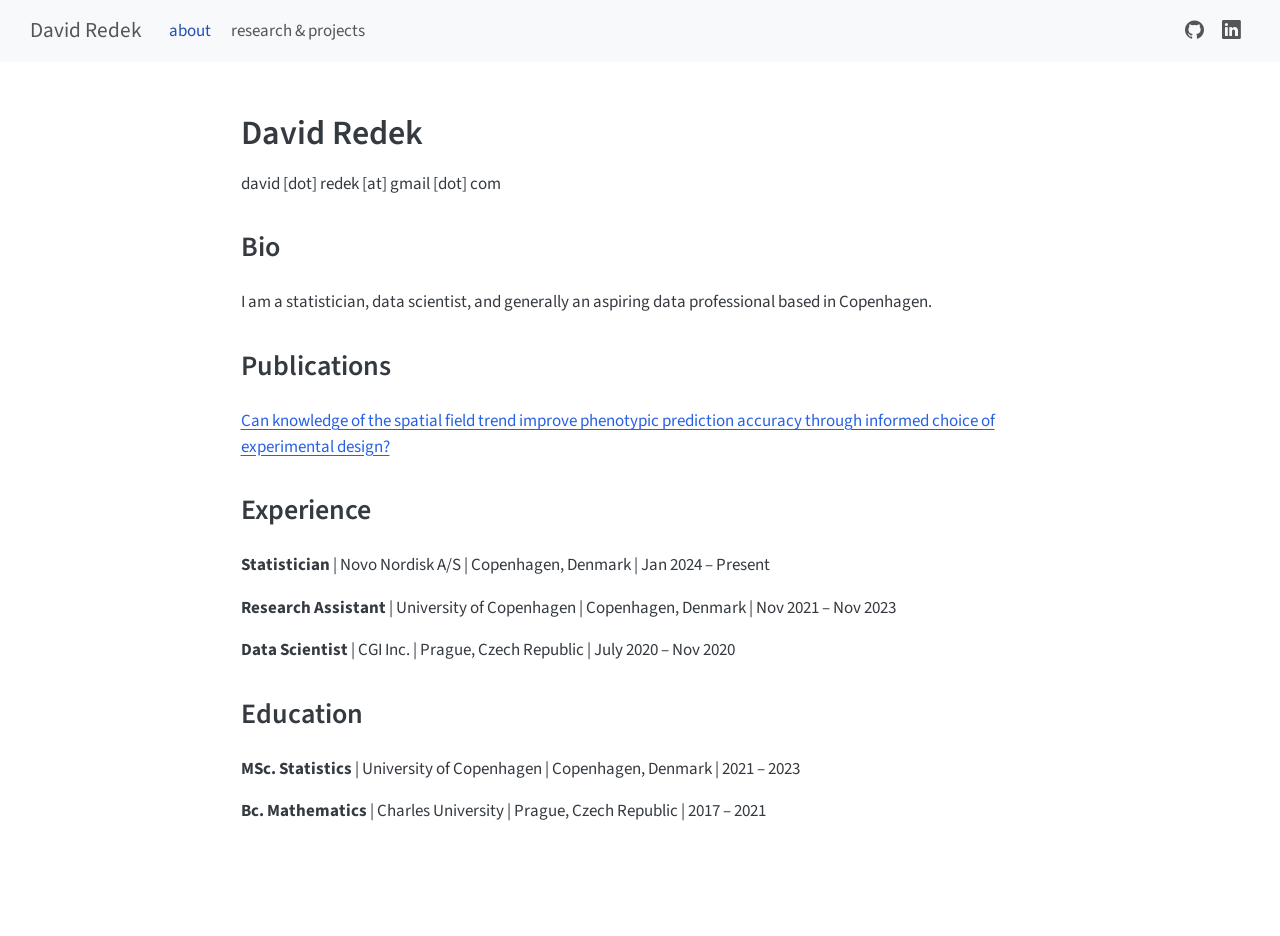
==== docs/index.html @ 4463342f "update link and render" ====
<!DOCTYPE html>
<html xmlns="http://www.w3.org/1999/xhtml" lang="en" xml:lang="en"><head>

<meta charset="utf-8">
<meta name="generator" content="quarto-1.8.27">

<meta name="viewport" content="width=device-width, initial-scale=1.0, user-scalable=yes">


<title>David Redek</title>
<style>
code{white-space: pre-wrap;}
span.smallcaps{font-variant: small-caps;}
div.columns{display: flex; gap: min(4vw, 1.5em);}
div.column{flex: auto; overflow-x: auto;}
div.hanging-indent{margin-left: 1.5em; text-indent: -1.5em;}
ul.task-list{list-style: none;}
ul.task-list li input[type="checkbox"] {
  width: 0.8em;
  margin: 0 0.8em 0.2em -1em; /* quarto-specific, see https://github.com/quarto-dev/quarto-cli/issues/4556 */ 
  vertical-align: middle;
}
</style>


<script src="site_libs/quarto-nav/quarto-nav.js"></script>
<script src="site_libs/quarto-nav/headroom.min.js"></script>
<script src="site_libs/clipboard/clipboard.min.js"></script>
<script src="site_libs/quarto-html/quarto.js" type="module"></script>
<script src="site_libs/quarto-html/tabsets/tabsets.js" type="module"></script>
<script src="site_libs/quarto-html/axe/axe-check.js" type="module"></script>
<script src="site_libs/quarto-html/popper.min.js"></script>
<script src="site_libs/quarto-html/tippy.umd.min.js"></script>
<link href="site_libs/quarto-html/tippy.css" rel="stylesheet">
<link href="site_libs/quarto-html/quarto-syntax-highlighting-ed96de9b727972fe78a7b5d16c58bf87.css" rel="stylesheet" id="quarto-text-highlighting-styles">
<script src="site_libs/bootstrap/bootstrap.min.js"></script>
<link href="site_libs/bootstrap/bootstrap-icons.css" rel="stylesheet">
<link href="site_libs/bootstrap/bootstrap-e31584831b205ffbb2d98406f31c2a5b.min.css" rel="stylesheet" append-hash="true" id="quarto-bootstrap" data-mode="light">
<script id="quarto-search-options" type="application/json">{
  "language": {
    "search-no-results-text": "No results",
    "search-matching-documents-text": "matching documents",
    "search-copy-link-title": "Copy link to search",
    "search-hide-matches-text": "Hide additional matches",
    "search-more-match-text": "more match in this document",
    "search-more-matches-text": "more matches in this document",
    "search-clear-button-title": "Clear",
    "search-text-placeholder": "",
    "search-detached-cancel-button-title": "Cancel",
    "search-submit-button-title": "Submit",
    "search-label": "Search"
  }
}</script>


<link rel="stylesheet" href="styles.css">
</head>

<body class="nav-fixed fullcontent quarto-light">

<div id="quarto-search-results"></div>
  <header id="quarto-header" class="headroom fixed-top">
    <nav class="navbar navbar-expand-lg " data-bs-theme="dark">
      <div class="navbar-container container-fluid">
      <div class="navbar-brand-container mx-auto">
    <a class="navbar-brand" href="./index.html">
    <span class="navbar-title">David Redek</span>
    </a>
  </div>
          <button class="navbar-toggler" type="button" data-bs-toggle="collapse" data-bs-target="#navbarCollapse" aria-controls="navbarCollapse" role="menu" aria-expanded="false" aria-label="Toggle navigation" onclick="if (window.quartoToggleHeadroom) { window.quartoToggleHeadroom(); }">
  <span class="navbar-toggler-icon"></span>
</button>
          <div class="collapse navbar-collapse" id="navbarCollapse">
            <ul class="navbar-nav navbar-nav-scroll me-auto">
  <li class="nav-item">
    <a class="nav-link active" href="./index.html" aria-current="page"> 
<span class="menu-text">about</span></a>
  </li>  
  <li class="nav-item">
    <a class="nav-link" href="./projects.html"> 
<span class="menu-text">research &amp; projects</span></a>
  </li>  
</ul>
            <ul class="navbar-nav navbar-nav-scroll ms-auto">
  <li class="nav-item compact">
    <a class="nav-link" href="https://github.com/davidredek"> <i class="bi bi-github" role="img">
</i> 
<span class="menu-text"></span></a>
  </li>  
  <li class="nav-item compact">
    <a class="nav-link" href="https://www.linkedin.com/in/david-redek/"> <i class="bi bi-linkedin" role="img">
</i> 
<span class="menu-text"></span></a>
  </li>  
</ul>
          </div> <!-- /navcollapse -->
            <div class="quarto-navbar-tools">
</div>
      </div> <!-- /container-fluid -->
    </nav>
</header>
<!-- content -->
<div id="quarto-content" class="quarto-container page-columns page-rows-contents page-layout-article page-navbar">
<!-- sidebar -->
<!-- margin-sidebar -->
    
<!-- main -->
<div class="quarto-about-solana column-body">
  <div class="about-entity">
    <div class="entity-contents">
      <header id="title-block-header" class="quarto-title-block default">
<div class="quarto-title">
<h1 class="title">David Redek</h1>
</div>
<div class="quarto-title-meta">
  </div>
</header> 
      <div class="about-contents"><main class="content" id="quarto-document-content">
<p>david [dot] redek [at] gmail [dot] com</p>
<section id="bio" class="level2">
<h2 data-anchor-id="bio">Bio</h2>
<p>I am a statistician, data scientist, and generally an aspiring data professional based in Copenhagen.</p>
</section>
<section id="publications" class="level2">
<h2 data-anchor-id="publications">Publications</h2>
<p><a href="https://link.springer.com/article/10.1007/s10681-025-03608-2">Can knowledge of the spatial field trend improve phenotypic prediction accuracy through informed choice of experimental design?</a></p>
</section>
<section id="experience" class="level2">
<h2 data-anchor-id="experience">Experience</h2>
<p><strong>Statistician</strong> | Novo Nordisk A/S | Copenhagen, Denmark | Jan 2024 – Present</p>
<p><strong>Research Assistant</strong> | University of Copenhagen | Copenhagen, Denmark | Nov 2021 – Nov 2023</p>
<p><strong>Data Scientist</strong> | CGI Inc.&nbsp;| Prague, Czech Republic | July 2020 – Nov 2020</p>
</section>
<section id="education" class="level2">
<h2 data-anchor-id="education">Education</h2>
<p><strong>MSc. Statistics</strong> | University of Copenhagen | Copenhagen, Denmark | 2021 – 2023</p>
<p><strong>Bc. Mathematics</strong> | Charles University | Prague, Czech Republic | 2017 – 2021</p>


</section>
</main></div>
    </div>
  </div>
</div>
 <!-- /main -->
<script id="quarto-html-after-body" type="application/javascript">
  window.document.addEventListener("DOMContentLoaded", function (event) {
    const isCodeAnnotation = (el) => {
      for (const clz of el.classList) {
        if (clz.startsWith('code-annotation-')) {                     
          return true;
        }
      }
      return false;
    }
    const onCopySuccess = function(e) {
      // button target
      const button = e.trigger;
      // don't keep focus
      button.blur();
      // flash "checked"
      button.classList.add('code-copy-button-checked');
      var currentTitle = button.getAttribute("title");
      button.setAttribute("title", "Copied!");
      let tooltip;
      if (window.bootstrap) {
        button.setAttribute("data-bs-toggle", "tooltip");
        button.setAttribute("data-bs-placement", "left");
        button.setAttribute("data-bs-title", "Copied!");
        tooltip = new bootstrap.Tooltip(button, 
          { trigger: "manual", 
            customClass: "code-copy-button-tooltip",
            offset: [0, -8]});
        tooltip.show();    
      }
      setTimeout(function() {
        if (tooltip) {
          tooltip.hide();
          button.removeAttribute("data-bs-title");
          button.removeAttribute("data-bs-toggle");
          button.removeAttribute("data-bs-placement");
        }
        button.setAttribute("title", currentTitle);
        button.classList.remove('code-copy-button-checked');
      }, 1000);
      // clear code selection
      e.clearSelection();
    }
    const getTextToCopy = function(trigger) {
      const outerScaffold = trigger.parentElement.cloneNode(true);
      const codeEl = outerScaffold.querySelector('code');
      for (const childEl of codeEl.children) {
        if (isCodeAnnotation(childEl)) {
          childEl.remove();
        }
      }
      return codeEl.innerText;
    }
    const clipboard = new window.ClipboardJS('.code-copy-button:not([data-in-quarto-modal])', {
      text: getTextToCopy
    });
    clipboard.on('success', onCopySuccess);
    if (window.document.getElementById('quarto-embedded-source-code-modal')) {
      const clipboardModal = new window.ClipboardJS('.code-copy-button[data-in-quarto-modal]', {
        text: getTextToCopy,
        container: window.document.getElementById('quarto-embedded-source-code-modal')
      });
      clipboardModal.on('success', onCopySuccess);
    }
      var localhostRegex = new RegExp(/^(?:http|https):\/\/localhost\:?[0-9]*\//);
      var mailtoRegex = new RegExp(/^mailto:/);
        var filterRegex = new RegExp('/' + window.location.host + '/');
      var isInternal = (href) => {
          return filterRegex.test(href) || localhostRegex.test(href) || mailtoRegex.test(href);
      }
      // Inspect non-navigation links and adorn them if external
     var links = window.document.querySelectorAll('a[href]:not(.nav-link):not(.navbar-brand):not(.toc-action):not(.sidebar-link):not(.sidebar-item-toggle):not(.pagination-link):not(.no-external):not([aria-hidden]):not(.dropdown-item):not(.quarto-navigation-tool):not(.about-link)');
      for (var i=0; i<links.length; i++) {
        const link = links[i];
        if (!isInternal(link.href)) {
          // undo the damage that might have been done by quarto-nav.js in the case of
          // links that we want to consider external
          if (link.dataset.originalHref !== undefined) {
            link.href = link.dataset.originalHref;
          }
        }
      }
    function tippyHover(el, contentFn, onTriggerFn, onUntriggerFn) {
      const config = {
        allowHTML: true,
        maxWidth: 500,
        delay: 100,
        arrow: false,
        appendTo: function(el) {
            return el.parentElement;
        },
        interactive: true,
        interactiveBorder: 10,
        theme: 'quarto',
        placement: 'bottom-start',
      };
      if (contentFn) {
        config.content = contentFn;
      }
      if (onTriggerFn) {
        config.onTrigger = onTriggerFn;
      }
      if (onUntriggerFn) {
        config.onUntrigger = onUntriggerFn;
      }
      window.tippy(el, config); 
    }
    const noterefs = window.document.querySelectorAll('a[role="doc-noteref"]');
    for (var i=0; i<noterefs.length; i++) {
      const ref = noterefs[i];
      tippyHover(ref, function() {
        // use id or data attribute instead here
        let href = ref.getAttribute('data-footnote-href') || ref.getAttribute('href');
        try { href = new URL(href).hash; } catch {}
        const id = href.replace(/^#\/?/, "");
        const note = window.document.getElementById(id);
        if (note) {
          return note.innerHTML;
        } else {
          return "";
        }
      });
    }
    const xrefs = window.document.querySelectorAll('a.quarto-xref');
    const processXRef = (id, note) => {
      // Strip column container classes
      const stripColumnClz = (el) => {
        el.classList.remove("page-full", "page-columns");
        if (el.children) {
          for (const child of el.children) {
            stripColumnClz(child);
          }
        }
      }
      stripColumnClz(note)
      if (id === null || id.startsWith('sec-')) {
        // Special case sections, only their first couple elements
        const container = document.createElement("div");
        if (note.children && note.children.length > 2) {
          container.appendChild(note.children[0].cloneNode(true));
          for (let i = 1; i < note.children.length; i++) {
            const child = note.children[i];
            if (child.tagName === "P" && child.innerText === "") {
              continue;
            } else {
              container.appendChild(child.cloneNode(true));
              break;
            }
          }
          if (window.Quarto?.typesetMath) {
            window.Quarto.typesetMath(container);
          }
          return container.innerHTML
        } else {
          if (window.Quarto?.typesetMath) {
            window.Quarto.typesetMath(note);
          }
          return note.innerHTML;
        }
      } else {
        // Remove any anchor links if they are present
        const anchorLink = note.querySelector('a.anchorjs-link');
        if (anchorLink) {
          anchorLink.remove();
        }
        if (window.Quarto?.typesetMath) {
          window.Quarto.typesetMath(note);
        }
        if (note.classList.contains("callout")) {
          return note.outerHTML;
        } else {
          return note.innerHTML;
        }
      }
    }
    for (var i=0; i<xrefs.length; i++) {
      const xref = xrefs[i];
      tippyHover(xref, undefined, function(instance) {
        instance.disable();
        let url = xref.getAttribute('href');
        let hash = undefined; 
        if (url.startsWith('#')) {
          hash = url;
        } else {
          try { hash = new URL(url).hash; } catch {}
        }
        if (hash) {
          const id = hash.replace(/^#\/?/, "");
          const note = window.document.getElementById(id);
          if (note !== null) {
            try {
              const html = processXRef(id, note.cloneNode(true));
              instance.setContent(html);
            } finally {
              instance.enable();
              instance.show();
            }
          } else {
            // See if we can fetch this
            fetch(url.split('#')[0])
            .then(res => res.text())
            .then(html => {
              const parser = new DOMParser();
              const htmlDoc = parser.parseFromString(html, "text/html");
              const note = htmlDoc.getElementById(id);
              if (note !== null) {
                const html = processXRef(id, note);
                instance.setContent(html);
              } 
            }).finally(() => {
              instance.enable();
              instance.show();
            });
          }
        } else {
          // See if we can fetch a full url (with no hash to target)
          // This is a special case and we should probably do some content thinning / targeting
          fetch(url)
          .then(res => res.text())
          .then(html => {
            const parser = new DOMParser();
            const htmlDoc = parser.parseFromString(html, "text/html");
            const note = htmlDoc.querySelector('main.content');
            if (note !== null) {
              // This should only happen for chapter cross references
              // (since there is no id in the URL)
              // remove the first header
              if (note.children.length > 0 && note.children[0].tagName === "HEADER") {
                note.children[0].remove();
              }
              const html = processXRef(null, note);
              instance.setContent(html);
            } 
          }).finally(() => {
            instance.enable();
            instance.show();
          });
        }
      }, function(instance) {
      });
    }
        let selectedAnnoteEl;
        const selectorForAnnotation = ( cell, annotation) => {
          let cellAttr = 'data-code-cell="' + cell + '"';
          let lineAttr = 'data-code-annotation="' +  annotation + '"';
          const selector = 'span[' + cellAttr + '][' + lineAttr + ']';
          return selector;
        }
        const selectCodeLines = (annoteEl) => {
          const doc = window.document;
          const targetCell = annoteEl.getAttribute("data-target-cell");
          const targetAnnotation = annoteEl.getAttribute("data-target-annotation");
          const annoteSpan = window.document.querySelector(selectorForAnnotation(targetCell, targetAnnotation));
          const lines = annoteSpan.getAttribute("data-code-lines").split(",");
          const lineIds = lines.map((line) => {
            return targetCell + "-" + line;
          })
          let top = null;
          let height = null;
          let parent = null;
          if (lineIds.length > 0) {
              //compute the position of the single el (top and bottom and make a div)
              const el = window.document.getElementById(lineIds[0]);
              top = el.offsetTop;
              height = el.offsetHeight;
              parent = el.parentElement.parentElement;
            if (lineIds.length > 1) {
              const lastEl = window.document.getElementById(lineIds[lineIds.length - 1]);
              const bottom = lastEl.offsetTop + lastEl.offsetHeight;
              height = bottom - top;
            }
            if (top !== null && height !== null && parent !== null) {
              // cook up a div (if necessary) and position it 
              let div = window.document.getElementById("code-annotation-line-highlight");
              if (div === null) {
                div = window.document.createElement("div");
                div.setAttribute("id", "code-annotation-line-highlight");
                div.style.position = 'absolute';
                parent.appendChild(div);
              }
              div.style.top = top - 2 + "px";
              div.style.height = height + 4 + "px";
              div.style.left = 0;
              let gutterDiv = window.document.getElementById("code-annotation-line-highlight-gutter");
              if (gutterDiv === null) {
                gutterDiv = window.document.createElement("div");
                gutterDiv.setAttribute("id", "code-annotation-line-highlight-gutter");
                gutterDiv.style.position = 'absolute';
                const codeCell = window.document.getElementById(targetCell);
                const gutter = codeCell.querySelector('.code-annotation-gutter');
                gutter.appendChild(gutterDiv);
              }
              gutterDiv.style.top = top - 2 + "px";
              gutterDiv.style.height = height + 4 + "px";
            }
            selectedAnnoteEl = annoteEl;
          }
        };
        const unselectCodeLines = () => {
          const elementsIds = ["code-annotation-line-highlight", "code-annotation-line-highlight-gutter"];
          elementsIds.forEach((elId) => {
            const div = window.document.getElementById(elId);
            if (div) {
              div.remove();
            }
          });
          selectedAnnoteEl = undefined;
        };
          // Handle positioning of the toggle
      window.addEventListener(
        "resize",
        throttle(() => {
          elRect = undefined;
          if (selectedAnnoteEl) {
            selectCodeLines(selectedAnnoteEl);
          }
        }, 10)
      );
      function throttle(fn, ms) {
      let throttle = false;
      let timer;
        return (...args) => {
          if(!throttle) { // first call gets through
              fn.apply(this, args);
              throttle = true;
          } else { // all the others get throttled
              if(timer) clearTimeout(timer); // cancel #2
              timer = setTimeout(() => {
                fn.apply(this, args);
                timer = throttle = false;
              }, ms);
          }
        };
      }
        // Attach click handler to the DT
        const annoteDls = window.document.querySelectorAll('dt[data-target-cell]');
        for (const annoteDlNode of annoteDls) {
          annoteDlNode.addEventListener('click', (event) => {
            const clickedEl = event.target;
            if (clickedEl !== selectedAnnoteEl) {
              unselectCodeLines();
              const activeEl = window.document.querySelector('dt[data-target-cell].code-annotation-active');
              if (activeEl) {
                activeEl.classList.remove('code-annotation-active');
              }
              selectCodeLines(clickedEl);
              clickedEl.classList.add('code-annotation-active');
            } else {
              // Unselect the line
              unselectCodeLines();
              clickedEl.classList.remove('code-annotation-active');
            }
          });
        }
    const findCites = (el) => {
      const parentEl = el.parentElement;
      if (parentEl) {
        const cites = parentEl.dataset.cites;
        if (cites) {
          return {
            el,
            cites: cites.split(' ')
          };
        } else {
          return findCites(el.parentElement)
        }
      } else {
        return undefined;
      }
    };
    var bibliorefs = window.document.querySelectorAll('a[role="doc-biblioref"]');
    for (var i=0; i<bibliorefs.length; i++) {
      const ref = bibliorefs[i];
      const citeInfo = findCites(ref);
      if (citeInfo) {
        tippyHover(citeInfo.el, function() {
          var popup = window.document.createElement('div');
          citeInfo.cites.forEach(function(cite) {
            var citeDiv = window.document.createElement('div');
            citeDiv.classList.add('hanging-indent');
            citeDiv.classList.add('csl-entry');
            var biblioDiv = window.document.getElementById('ref-' + cite);
            if (biblioDiv) {
              citeDiv.innerHTML = biblioDiv.innerHTML;
            }
            popup.appendChild(citeDiv);
          });
          return popup.innerHTML;
        });
      }
    }
  });
  </script>
</div> <!-- /content -->




</body></html>
---- docs/site_libs/quarto-html/quarto-syntax-highlighting-ed96de9b727972fe78a7b5d16c58bf87.css ----
/* quarto syntax highlight colors */
:root {
  --quarto-hl-ot-color: #003B4F;
  --quarto-hl-at-color: #657422;
  --quarto-hl-ss-color: #20794D;
  --quarto-hl-an-color: #5E5E5E;
  --quarto-hl-fu-color: #4758AB;
  --quarto-hl-st-color: #20794D;
  --quarto-hl-cf-color: #003B4F;
  --quarto-hl-op-color: #5E5E5E;
  --quarto-hl-er-color: #AD0000;
  --quarto-hl-bn-color: #AD0000;
  --quarto-hl-al-color: #AD0000;
  --quarto-hl-va-color: #111111;
  --quarto-hl-bu-color: inherit;
  --quarto-hl-ex-color: inherit;
  --quarto-hl-pp-color: #AD0000;
  --quarto-hl-in-color: #5E5E5E;
  --quarto-hl-vs-color: #20794D;
  --quarto-hl-wa-color: #5E5E5E;
  --quarto-hl-do-color: #5E5E5E;
  --quarto-hl-im-color: #00769E;
  --quarto-hl-ch-color: #20794D;
  --quarto-hl-dt-color: #AD0000;
  --quarto-hl-fl-color: #AD0000;
  --quarto-hl-co-color: #5E5E5E;
  --quarto-hl-cv-color: #5E5E5E;
  --quarto-hl-cn-color: #8f5902;
  --quarto-hl-sc-color: #5E5E5E;
  --quarto-hl-dv-color: #AD0000;
  --quarto-hl-kw-color: #003B4F;
}

/* other quarto variables */
:root {
  --quarto-font-monospace: SFMono-Regular, Menlo, Monaco, Consolas, "Liberation Mono", "Courier New", monospace;
}

/* syntax highlight based on Pandoc's rules */
pre > code.sourceCode > span {
  color: #003B4F;
}

code.sourceCode > span {
  color: #003B4F;
}

div.sourceCode,
div.sourceCode pre.sourceCode {
  color: #003B4F;
}

/* Normal */
code span {
  color: #003B4F;
}

/* Alert */
code span.al {
  color: #AD0000;
  font-style: inherit;
}

/* Annotation */
code span.an {
  color: #5E5E5E;
  font-style: inherit;
}

/* Attribute */
code span.at {
  color: #657422;
  font-style: inherit;
}

/* BaseN */
code span.bn {
  color: #AD0000;
  font-style: inherit;
}

/* BuiltIn */
code span.bu {
  font-style: inherit;
}

/* ControlFlow */
code span.cf {
  color: #003B4F;
  font-weight: bold;
  font-style: inherit;
}

/* Char */
code span.ch {
  color: #20794D;
  font-style: inherit;
}

/* Constant */
code span.cn {
  color: #8f5902;
  font-style: inherit;
}

/* Comment */
code span.co {
  color: #5E5E5E;
  font-style: inherit;
}

/* CommentVar */
code span.cv {
  color: #5E5E5E;
  font-style: italic;
}

/* Documentation */
code span.do {
  color: #5E5E5E;
  font-style: italic;
}

/* DataType */
code span.dt {
  color: #AD0000;
  font-style: inherit;
}

/* DecVal */
code span.dv {
  color: #AD0000;
  font-style: inherit;
}

/* Error */
code span.er {
  color: #AD0000;
  font-style: inherit;
}

/* Extension */
code span.ex {
  font-style: inherit;
}

/* Float */
code span.fl {
  color: #AD0000;
  font-style: inherit;
}

/* Function */
code span.fu {
  color: #4758AB;
  font-style: inherit;
}

/* Import */
code span.im {
  color: #00769E;
  font-style: inherit;
}

/* Information */
code span.in {
  color: #5E5E5E;
  font-style: inherit;
}

/* Keyword */
code span.kw {
  color: #003B4F;
  font-weight: bold;
  font-style: inherit;
}

/* Operator */
code span.op {
  color: #5E5E5E;
  font-style: inherit;
}

/* Other */
code span.ot {
  color: #003B4F;
  font-style: inherit;
}

/* Preprocessor */
code span.pp {
  color: #AD0000;
  font-style: inherit;
}

/* SpecialChar */
code span.sc {
  color: #5E5E5E;
  font-style: inherit;
}

/* SpecialString */
code span.ss {
  color: #20794D;
  font-style: inherit;
}

/* String */
code span.st {
  color: #20794D;
  font-style: inherit;
}

/* Variable */
code span.va {
  color: #111111;
  font-style: inherit;
}

/* VerbatimString */
code span.vs {
  color: #20794D;
  font-style: inherit;
}

/* Warning */
code span.wa {
  color: #5E5E5E;
  font-style: italic;
}

.prevent-inlining {
  content: "</";
}

/*# sourceMappingURL=0920dd6d7437995b8cdf7429764427b1.css.map */
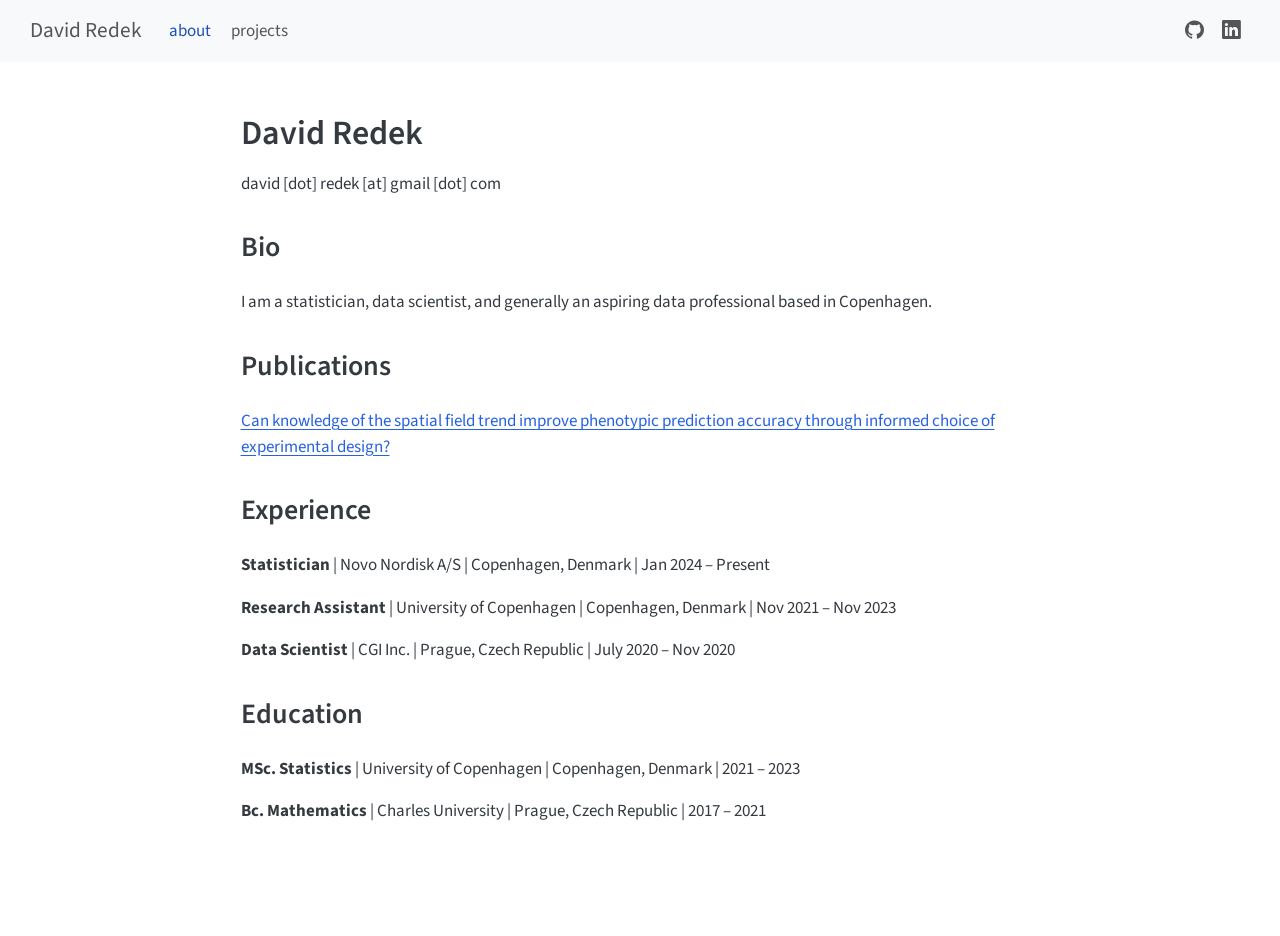
==== commit c75c4593: "make drafts and edit front page" ====
--- a/docs/index.html
+++ b/docs/index.html
@@ -78,7 +78,7 @@
   </li>  
   <li class="nav-item">
     <a class="nav-link" href="./projects.html"> 
-<span class="menu-text">research &amp; projects</span></a>
+<span class="menu-text">projects</span></a>
   </li>  
 </ul>
             <ul class="navbar-nav navbar-nav-scroll ms-auto">
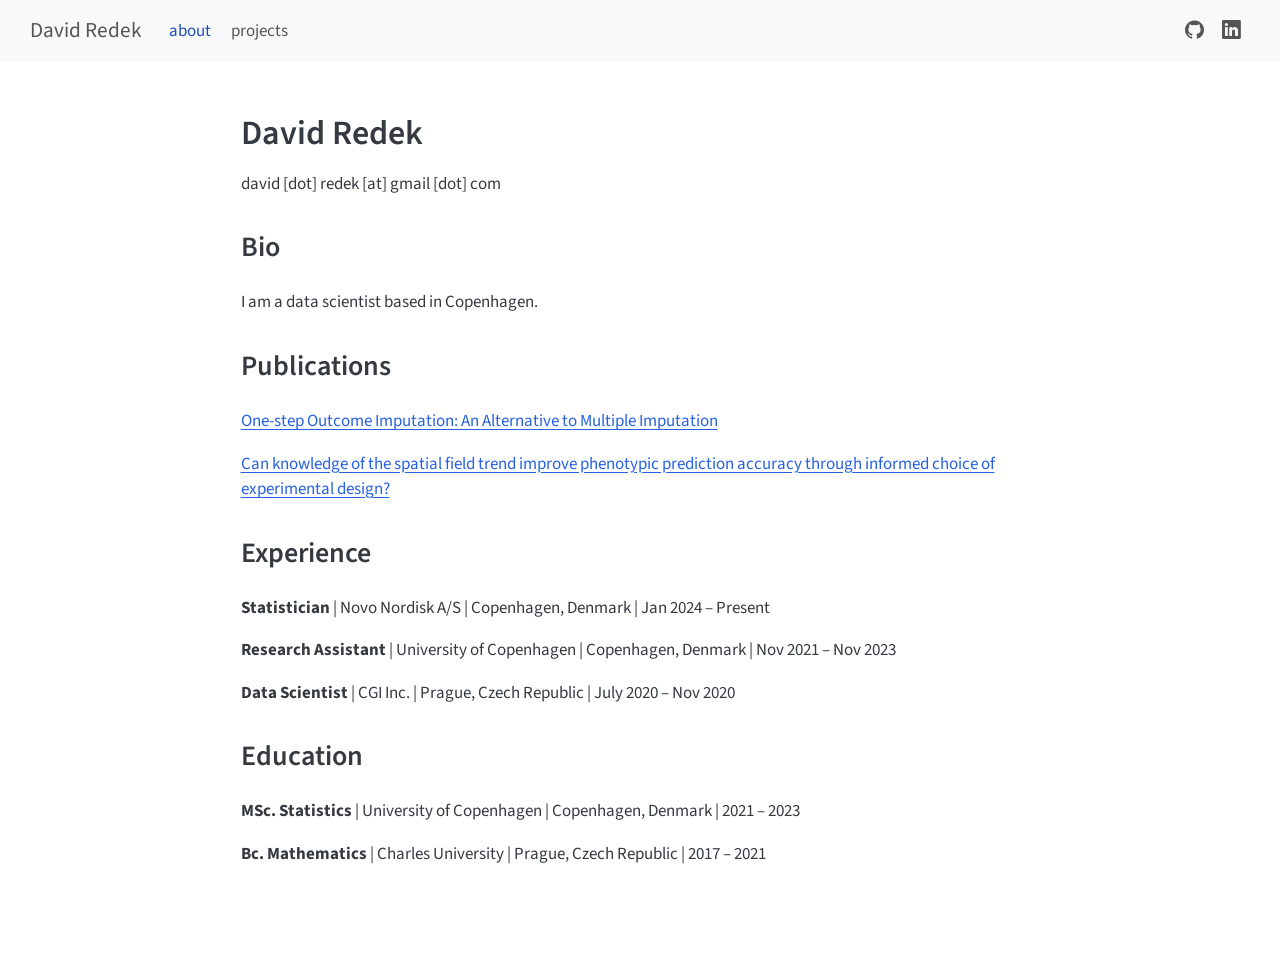
==== commit 6e72caee: "update front page with new publication" ====
--- a/docs/index.html
+++ b/docs/index.html
@@ -119,10 +119,11 @@
 <p>david [dot] redek [at] gmail [dot] com</p>
 <section id="bio" class="level2">
 <h2 data-anchor-id="bio">Bio</h2>
-<p>I am a statistician, data scientist, and generally an aspiring data professional based in Copenhagen.</p>
+<p>I am a data scientist based in Copenhagen.</p>
 </section>
 <section id="publications" class="level2">
 <h2 data-anchor-id="publications">Publications</h2>
+<p><a href="https://arxiv.org/abs/2606.07174">One-step Outcome Imputation: An Alternative to Multiple Imputation</a></p>
 <p><a href="https://link.springer.com/article/10.1007/s10681-025-03608-2">Can knowledge of the spatial field trend improve phenotypic prediction accuracy through informed choice of experimental design?</a></p>
 </section>
 <section id="experience" class="level2">
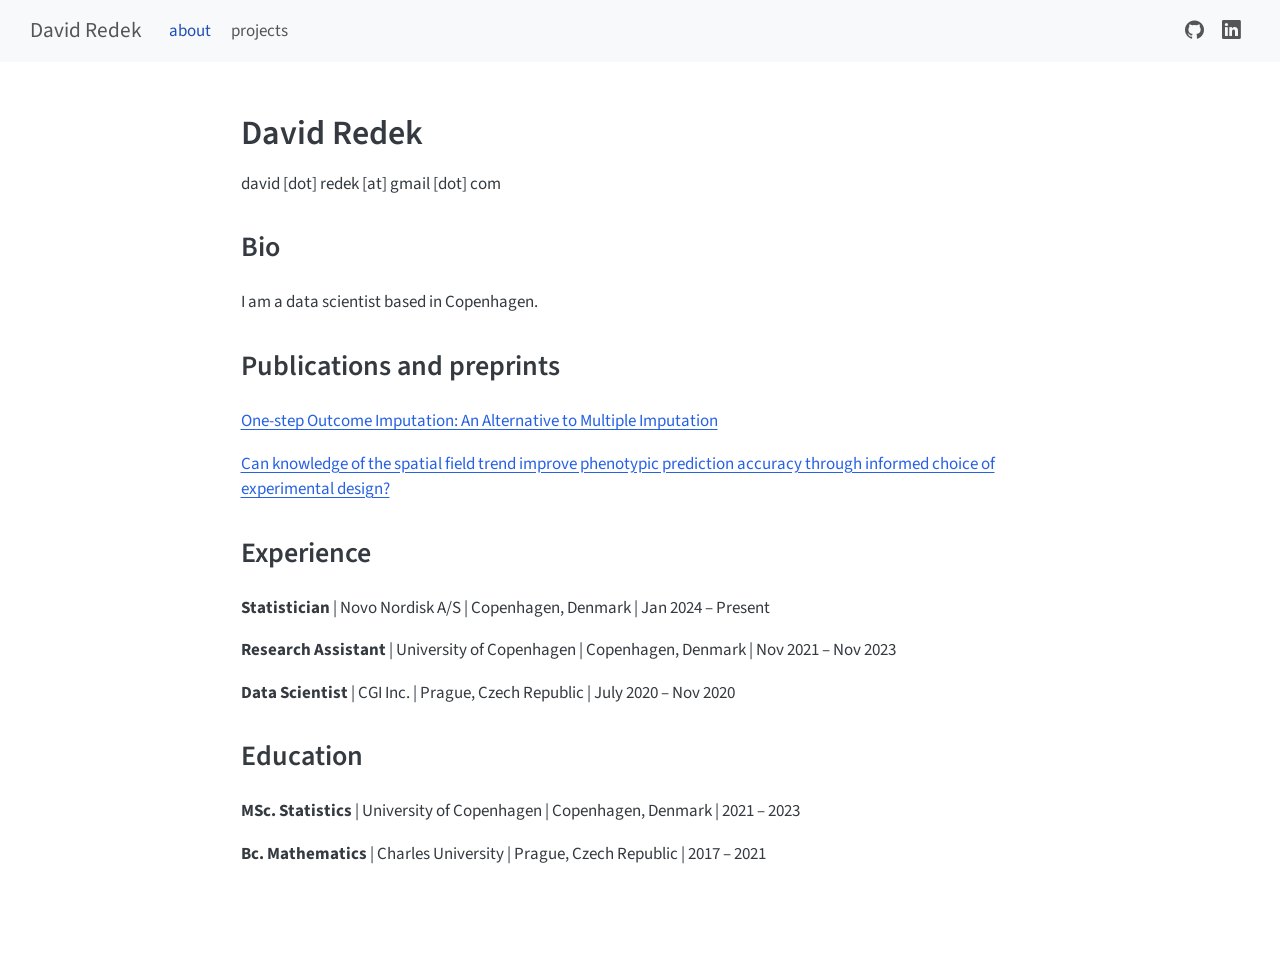
==== commit 51e87a67: "cleanup" ====
--- a/docs/index.html
+++ b/docs/index.html
@@ -121,8 +121,8 @@
 <h2 data-anchor-id="bio">Bio</h2>
 <p>I am a data scientist based in Copenhagen.</p>
 </section>
-<section id="publications" class="level2">
-<h2 data-anchor-id="publications">Publications</h2>
+<section id="publications-and-preprints" class="level2">
+<h2 data-anchor-id="publications-and-preprints">Publications and preprints</h2>
 <p><a href="https://arxiv.org/abs/2606.07174">One-step Outcome Imputation: An Alternative to Multiple Imputation</a></p>
 <p><a href="https://link.springer.com/article/10.1007/s10681-025-03608-2">Can knowledge of the spatial field trend improve phenotypic prediction accuracy through informed choice of experimental design?</a></p>
 </section>
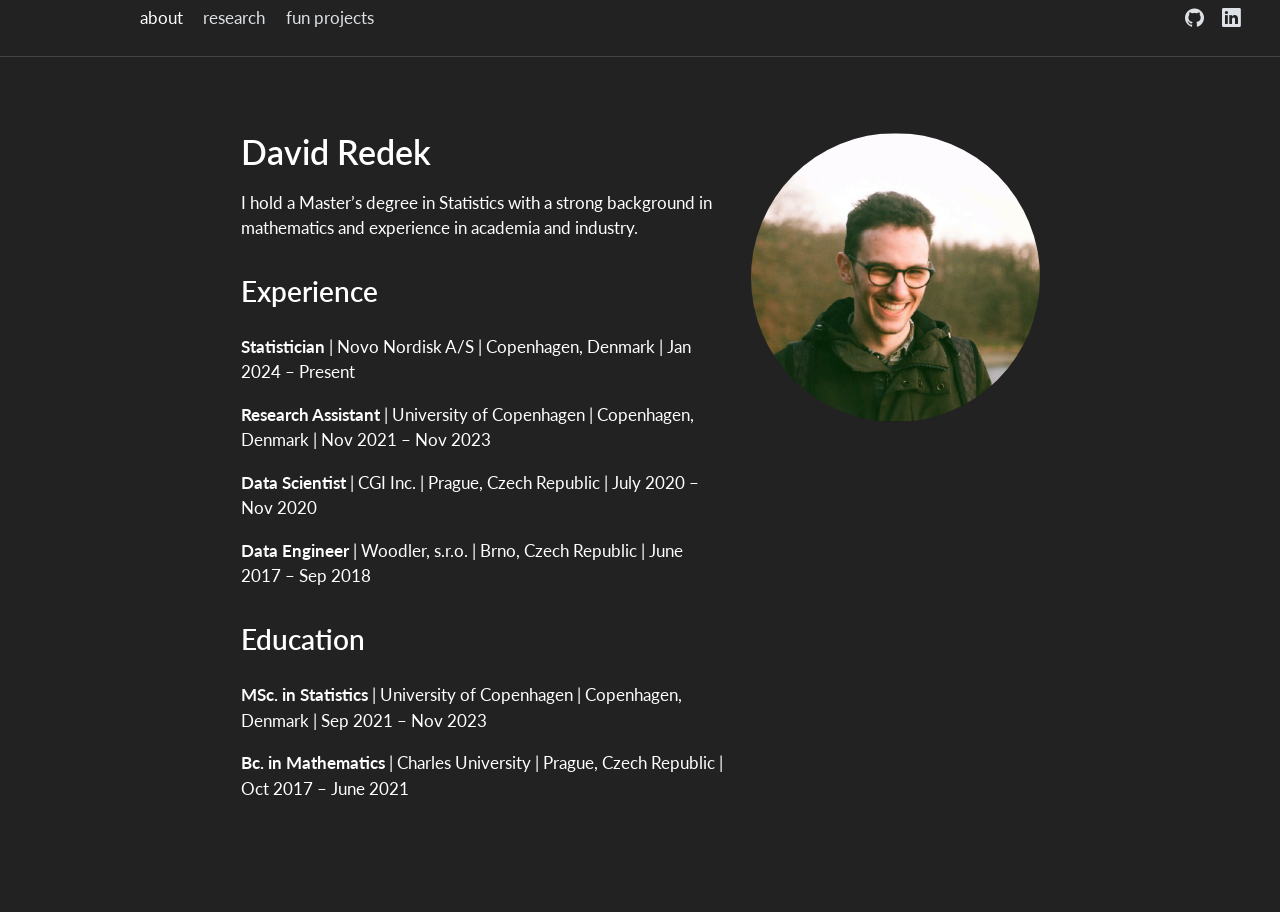
==== commit c710afd5: "update and refactor website" ====
--- a/docs/index.html
+++ b/docs/index.html
@@ -32,10 +32,10 @@
 <script src="site_libs/quarto-html/popper.min.js"></script>
 <script src="site_libs/quarto-html/tippy.umd.min.js"></script>
 <link href="site_libs/quarto-html/tippy.css" rel="stylesheet">
-<link href="site_libs/quarto-html/quarto-syntax-highlighting-ed96de9b727972fe78a7b5d16c58bf87.css" rel="stylesheet" id="quarto-text-highlighting-styles">
+<link href="site_libs/quarto-html/quarto-syntax-highlighting-dark-4d9afe2b8d18ee9fa5d0d57b5ed4214d.css" rel="stylesheet" id="quarto-text-highlighting-styles">
 <script src="site_libs/bootstrap/bootstrap.min.js"></script>
 <link href="site_libs/bootstrap/bootstrap-icons.css" rel="stylesheet">
-<link href="site_libs/bootstrap/bootstrap-e31584831b205ffbb2d98406f31c2a5b.min.css" rel="stylesheet" append-hash="true" id="quarto-bootstrap" data-mode="light">
+<link href="site_libs/bootstrap/bootstrap-0774fc528949661fb60d8774007a227f.min.css" rel="stylesheet" append-hash="true" id="quarto-bootstrap" data-mode="dark">
 <script id="quarto-search-options" type="application/json">{
   "language": {
     "search-no-results-text": "No results",
@@ -77,8 +77,12 @@
 <span class="menu-text">about</span></a>
   </li>  
   <li class="nav-item">
+    <a class="nav-link" href="./research.html"> 
+<span class="menu-text">research</span></a>
+  </li>  
+  <li class="nav-item">
     <a class="nav-link" href="./projects.html"> 
-<span class="menu-text">projects</span></a>
+<span class="menu-text">fun projects</span></a>
   </li>  
 </ul>
             <ul class="navbar-nav navbar-nav-scroll ms-auto">
@@ -116,31 +120,30 @@
   </div>
 </header> 
       <div class="about-contents"><main class="content" id="quarto-document-content">
-<p>david [dot] redek [at] gmail [dot] com</p>
-<section id="bio" class="level2">
-<h2 data-anchor-id="bio">Bio</h2>
-<p>I am a data scientist based in Copenhagen.</p>
-</section>
-<section id="publications-and-preprints" class="level2">
-<h2 data-anchor-id="publications-and-preprints">Publications and preprints</h2>
-<p><a href="https://arxiv.org/abs/2606.07174">One-step Outcome Imputation: An Alternative to Multiple Imputation</a></p>
-<p><a href="https://link.springer.com/article/10.1007/s10681-025-03608-2">Can knowledge of the spatial field trend improve phenotypic prediction accuracy through informed choice of experimental design?</a></p>
-</section>
+<p>I hold a Master’s degree in Statistics with a strong background in mathematics and experience in academia and industry.</p>
 <section id="experience" class="level2">
 <h2 data-anchor-id="experience">Experience</h2>
 <p><strong>Statistician</strong> | Novo Nordisk A/S | Copenhagen, Denmark | Jan 2024 – Present</p>
 <p><strong>Research Assistant</strong> | University of Copenhagen | Copenhagen, Denmark | Nov 2021 – Nov 2023</p>
 <p><strong>Data Scientist</strong> | CGI Inc.&nbsp;| Prague, Czech Republic | July 2020 – Nov 2020</p>
+<p><strong>Data Engineer</strong> | Woodler, s.r.o. | Brno, Czech Republic | June 2017 – Sep 2018</p>
 </section>
 <section id="education" class="level2">
 <h2 data-anchor-id="education">Education</h2>
-<p><strong>MSc. Statistics</strong> | University of Copenhagen | Copenhagen, Denmark | 2021 – 2023</p>
-<p><strong>Bc. Mathematics</strong> | Charles University | Prague, Czech Republic | 2017 – 2021</p>
+<p><strong>MSc. in Statistics</strong> | University of Copenhagen | Copenhagen, Denmark | Sep 2021 – Nov 2023</p>
+<p><strong>Bc. in Mathematics</strong> | Charles University | Prague, Czech Republic | Oct 2017 – June 2021</p>
+<style>
+.navbar-brand {
+  visibility: hidden !important;
+}
+</style>
 
 
 </section>
 </main></div>
     </div>
+    <img src="images/profile.jpg" class="about-image
+  round " style="height: 17em; width: 17em;">
   </div>
 </div>
  <!-- /main -->
--- a/docs/site_libs/quarto-html/quarto-syntax-highlighting-dark-4d9afe2b8d18ee9fa5d0d57b5ed4214d.css
+++ b/docs/site_libs/quarto-html/quarto-syntax-highlighting-dark-4d9afe2b8d18ee9fa5d0d57b5ed4214d.css
@@ -0,0 +1,219 @@
+/* quarto syntax highlight colors */
+:root {
+  --quarto-hl-al-color: #f07178;
+  --quarto-hl-an-color: #d4d0ab;
+  --quarto-hl-at-color: #00e0e0;
+  --quarto-hl-bn-color: #d4d0ab;
+  --quarto-hl-bu-color: #abe338;
+  --quarto-hl-ch-color: #abe338;
+  --quarto-hl-co-color: #f8f8f2;
+  --quarto-hl-cv-color: #ffd700;
+  --quarto-hl-cn-color: #ffd700;
+  --quarto-hl-cf-color: #ffa07a;
+  --quarto-hl-dt-color: #ffa07a;
+  --quarto-hl-dv-color: #d4d0ab;
+  --quarto-hl-do-color: #f8f8f2;
+  --quarto-hl-er-color: #f07178;
+  --quarto-hl-ex-color: #00e0e0;
+  --quarto-hl-fl-color: #d4d0ab;
+  --quarto-hl-fu-color: #ffa07a;
+  --quarto-hl-im-color: #abe338;
+  --quarto-hl-in-color: #d4d0ab;
+  --quarto-hl-kw-color: #ffa07a;
+  --quarto-hl-op-color: #ffa07a;
+  --quarto-hl-ot-color: #00e0e0;
+  --quarto-hl-pp-color: #dcc6e0;
+  --quarto-hl-re-color: #00e0e0;
+  --quarto-hl-sc-color: #abe338;
+  --quarto-hl-ss-color: #abe338;
+  --quarto-hl-st-color: #abe338;
+  --quarto-hl-va-color: #00e0e0;
+  --quarto-hl-vs-color: #abe338;
+  --quarto-hl-wa-color: #dcc6e0;
+}
+
+/* other quarto variables */
+:root {
+  --quarto-font-monospace: SFMono-Regular, Menlo, Monaco, Consolas, "Liberation Mono", "Courier New", monospace;
+}
+
+/* syntax highlight based on Pandoc's rules */
+pre > code.sourceCode > span {
+  color: #f8f8f2;
+}
+
+code.sourceCode > span {
+  color: #f8f8f2;
+}
+
+div.sourceCode,
+div.sourceCode pre.sourceCode {
+  color: #f8f8f2;
+}
+
+/* Normal */
+code span {
+  color: #f8f8f2;
+}
+
+/* Alert */
+code span.al {
+  color: #f07178;
+}
+
+/* Annotation */
+code span.an {
+  color: #d4d0ab;
+}
+
+/* Attribute */
+code span.at {
+  color: #00e0e0;
+}
+
+/* BaseN */
+code span.bn {
+  color: #d4d0ab;
+}
+
+/* BuiltIn */
+code span.bu {
+  color: #abe338;
+}
+
+/* ControlFlow */
+code span.cf {
+  font-weight: bold;
+  color: #ffa07a;
+}
+
+/* Char */
+code span.ch {
+  color: #abe338;
+}
+
+/* Constant */
+code span.cn {
+  color: #ffd700;
+}
+
+/* Comment */
+code span.co {
+  font-style: italic;
+  color: #f8f8f2;
+}
+
+/* CommentVar */
+code span.cv {
+  color: #ffd700;
+}
+
+/* Documentation */
+code span.do {
+  color: #f8f8f2;
+}
+
+/* DataType */
+code span.dt {
+  color: #ffa07a;
+}
+
+/* DecVal */
+code span.dv {
+  color: #d4d0ab;
+}
+
+/* Error */
+code span.er {
+  color: #f07178;
+  text-decoration: underline;
+}
+
+/* Extension */
+code span.ex {
+  font-weight: bold;
+  color: #00e0e0;
+}
+
+/* Float */
+code span.fl {
+  color: #d4d0ab;
+}
+
+/* Function */
+code span.fu {
+  color: #ffa07a;
+}
+
+/* Import */
+code span.im {
+  color: #abe338;
+}
+
+/* Information */
+code span.in {
+  color: #d4d0ab;
+}
+
+/* Keyword */
+code span.kw {
+  font-weight: bold;
+  color: #ffa07a;
+}
+
+/* Operator */
+code span.op {
+  color: #ffa07a;
+}
+
+/* Other */
+code span.ot {
+  color: #00e0e0;
+}
+
+/* Preprocessor */
+code span.pp {
+  color: #dcc6e0;
+}
+
+/* RegionMarker */
+code span.re {
+  background-color: #f8f8f2;
+  color: #00e0e0;
+}
+
+/* SpecialChar */
+code span.sc {
+  color: #abe338;
+}
+
+/* SpecialString */
+code span.ss {
+  color: #abe338;
+}
+
+/* String */
+code span.st {
+  color: #abe338;
+}
+
+/* Variable */
+code span.va {
+  color: #00e0e0;
+}
+
+/* VerbatimString */
+code span.vs {
+  color: #abe338;
+}
+
+/* Warning */
+code span.wa {
+  color: #dcc6e0;
+}
+
+.prevent-inlining {
+  content: "</";
+}
+
+/*# sourceMappingURL=86edf53ecdff796acf02dbceed379426.css.map */
--- a/docs/styles.css
+++ b/docs/styles.css
@@ -0,0 +1,43 @@
+/* css styles */
+
+.abstract {
+  display: block;
+  font-size: 0.9em;
+  color: #bbbbbb;
+  margin-top: 0.35em;
+  margin-bottom: 1.25em;
+  line-height: 1.5;
+  font-style: italic;
+}
+
+ul {
+  padding-left: 1.25rem;
+}
+
+li {
+  margin-bottom: 1.25rem;
+}
+
+/* Fix navbar background, border, shadows, and height (making it even narrower) */
+.navbar {
+  background-color: var(--bs-body-bg) !important;
+  border-bottom: 1px solid #444444 !important;
+  box-shadow: none !important;
+  padding-top: 0.1rem !important;
+  padding-bottom: 0.1rem !important;
+}
+
+/* Match navbar brand/title font size and weight to the tabs */
+.navbar-brand, .navbar-title {
+  font-size: 0.9rem !important;
+  font-weight: 500 !important;
+  padding-top: 0.1rem !important;
+  padding-bottom: 0.1rem !important;
+}
+
+.navbar .nav-link {
+  padding-top: 0.1rem !important;
+  padding-bottom: 0.1rem !important;
+}
+
+
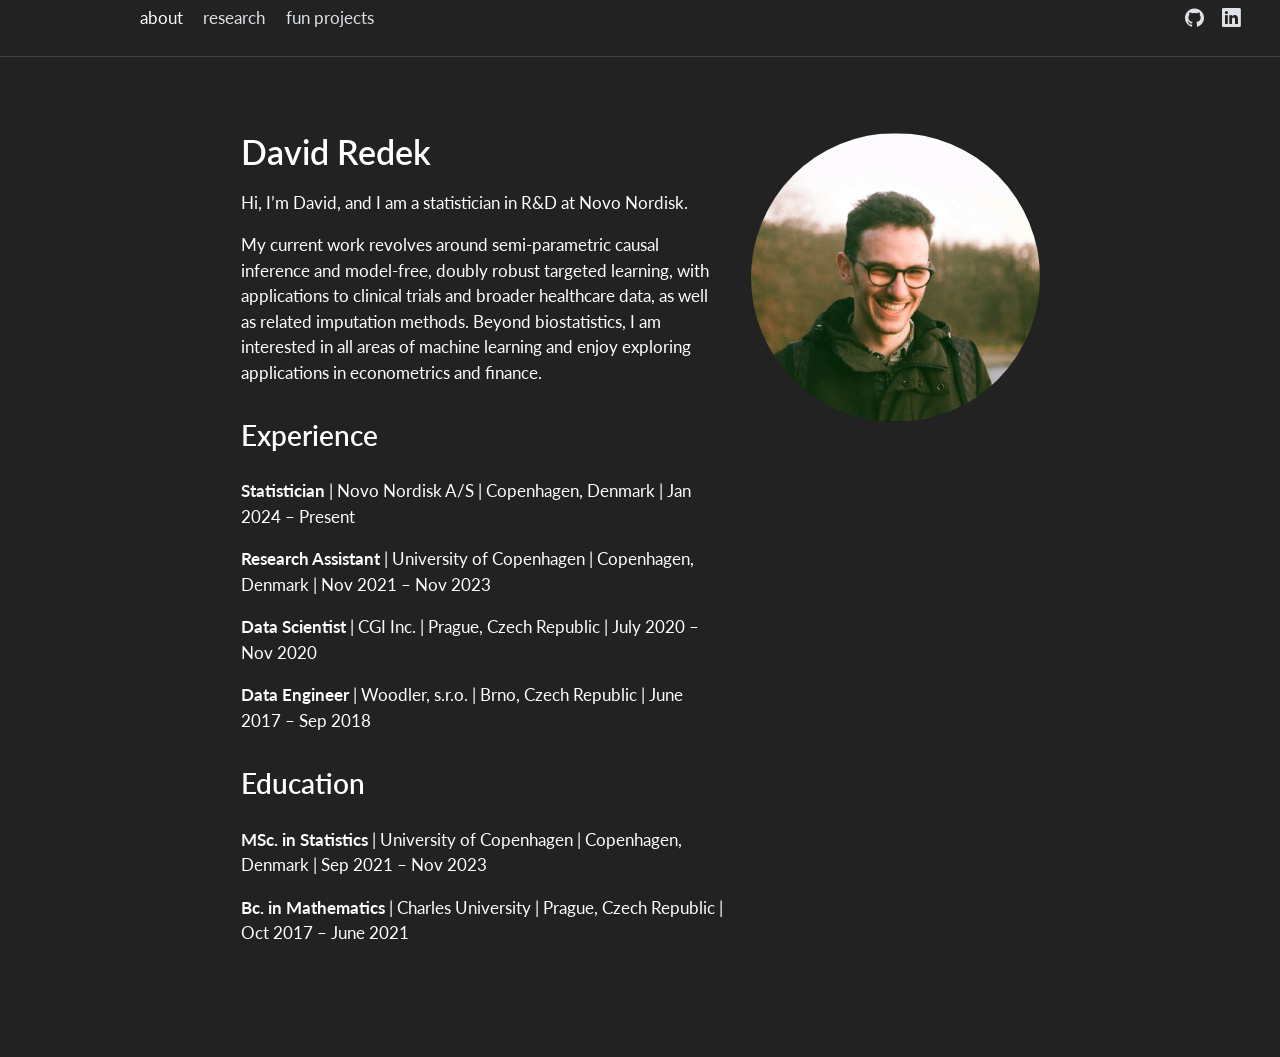
==== commit e866dc5b: "update bio" ====
--- a/docs/index.html
+++ b/docs/index.html
@@ -120,7 +120,8 @@
   </div>
 </header> 
       <div class="about-contents"><main class="content" id="quarto-document-content">
-<p>I hold a Master’s degree in Statistics with a strong background in mathematics and experience in academia and industry.</p>
+<p>Hi, I’m David, and I am a statistician in R&amp;D at Novo Nordisk.</p>
+<p>My current work revolves around semi-parametric causal inference and model-free, doubly robust targeted learning, with applications to clinical trials and broader healthcare data, as well as related imputation methods. Beyond biostatistics, I am interested in all areas of machine learning and enjoy exploring applications in econometrics and finance.</p>
 <section id="experience" class="level2">
 <h2 data-anchor-id="experience">Experience</h2>
 <p><strong>Statistician</strong> | Novo Nordisk A/S | Copenhagen, Denmark | Jan 2024 – Present</p>
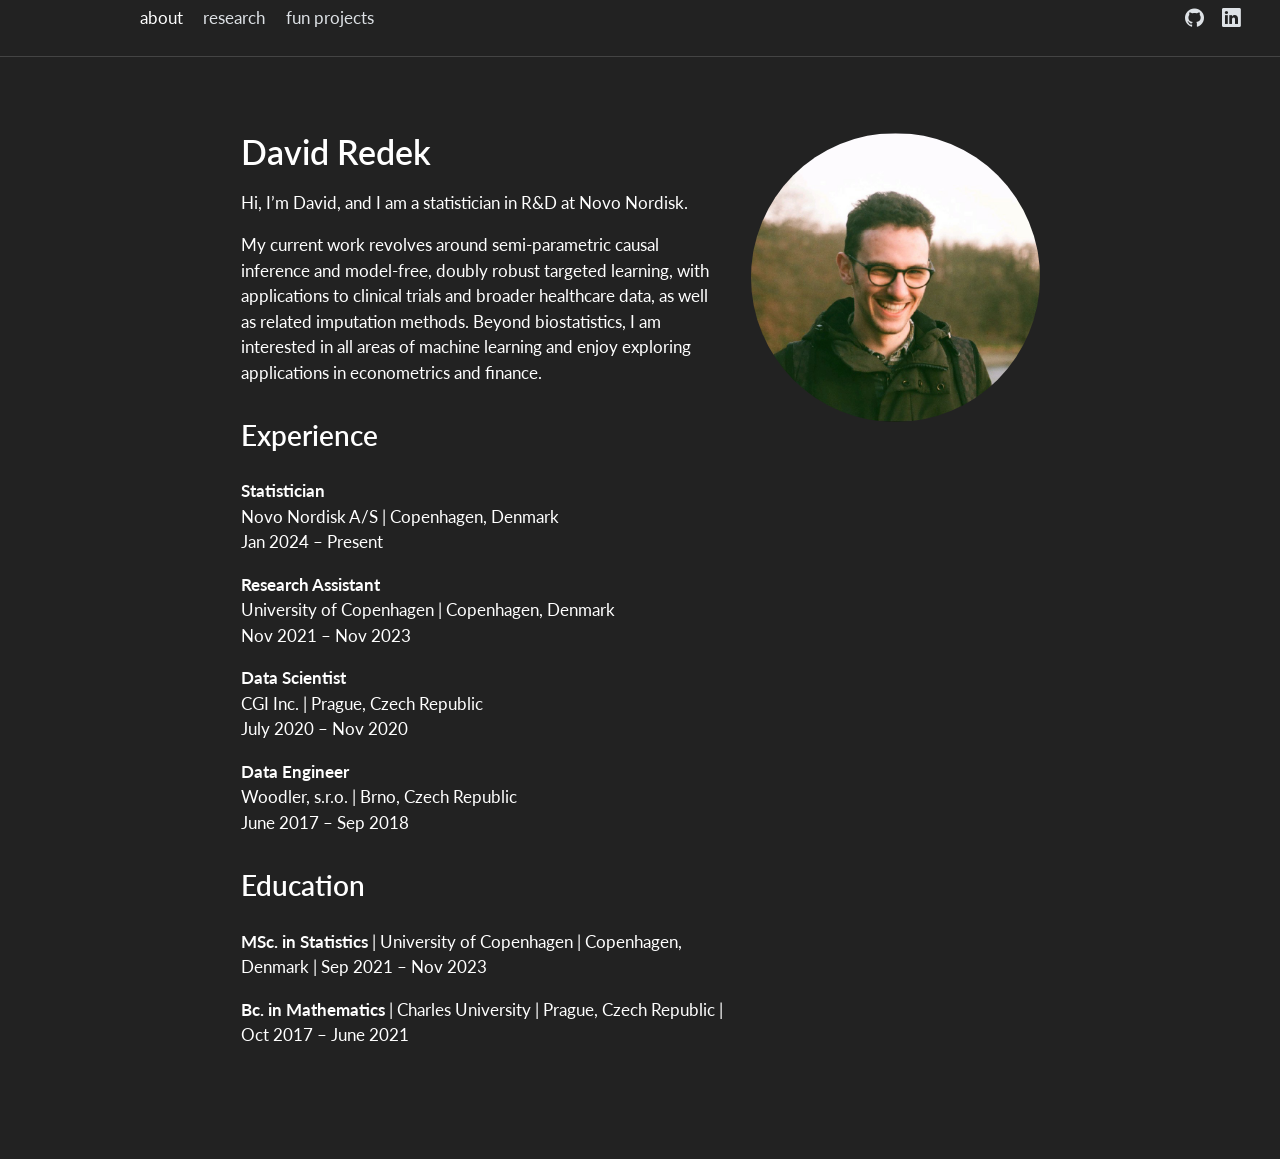
==== commit c376ebee: "render" ====
--- a/docs/index.html
+++ b/docs/index.html
@@ -124,10 +124,18 @@
 <p>My current work revolves around semi-parametric causal inference and model-free, doubly robust targeted learning, with applications to clinical trials and broader healthcare data, as well as related imputation methods. Beyond biostatistics, I am interested in all areas of machine learning and enjoy exploring applications in econometrics and finance.</p>
 <section id="experience" class="level2">
 <h2 data-anchor-id="experience">Experience</h2>
-<p><strong>Statistician</strong> | Novo Nordisk A/S | Copenhagen, Denmark | Jan 2024 – Present</p>
-<p><strong>Research Assistant</strong> | University of Copenhagen | Copenhagen, Denmark | Nov 2021 – Nov 2023</p>
-<p><strong>Data Scientist</strong> | CGI Inc.&nbsp;| Prague, Czech Republic | July 2020 – Nov 2020</p>
-<p><strong>Data Engineer</strong> | Woodler, s.r.o. | Brno, Czech Republic | June 2017 – Sep 2018</p>
+<p><strong>Statistician</strong><br>
+Novo Nordisk A/S | Copenhagen, Denmark<br>
+Jan 2024 – Present</p>
+<p><strong>Research Assistant</strong><br>
+University of Copenhagen | Copenhagen, Denmark<br>
+Nov 2021 – Nov 2023</p>
+<p><strong>Data Scientist</strong><br>
+CGI Inc.&nbsp;| Prague, Czech Republic<br>
+July 2020 – Nov 2020</p>
+<p><strong>Data Engineer</strong><br>
+Woodler, s.r.o. | Brno, Czech Republic<br>
+June 2017 – Sep 2018</p>
 </section>
 <section id="education" class="level2">
 <h2 data-anchor-id="education">Education</h2>
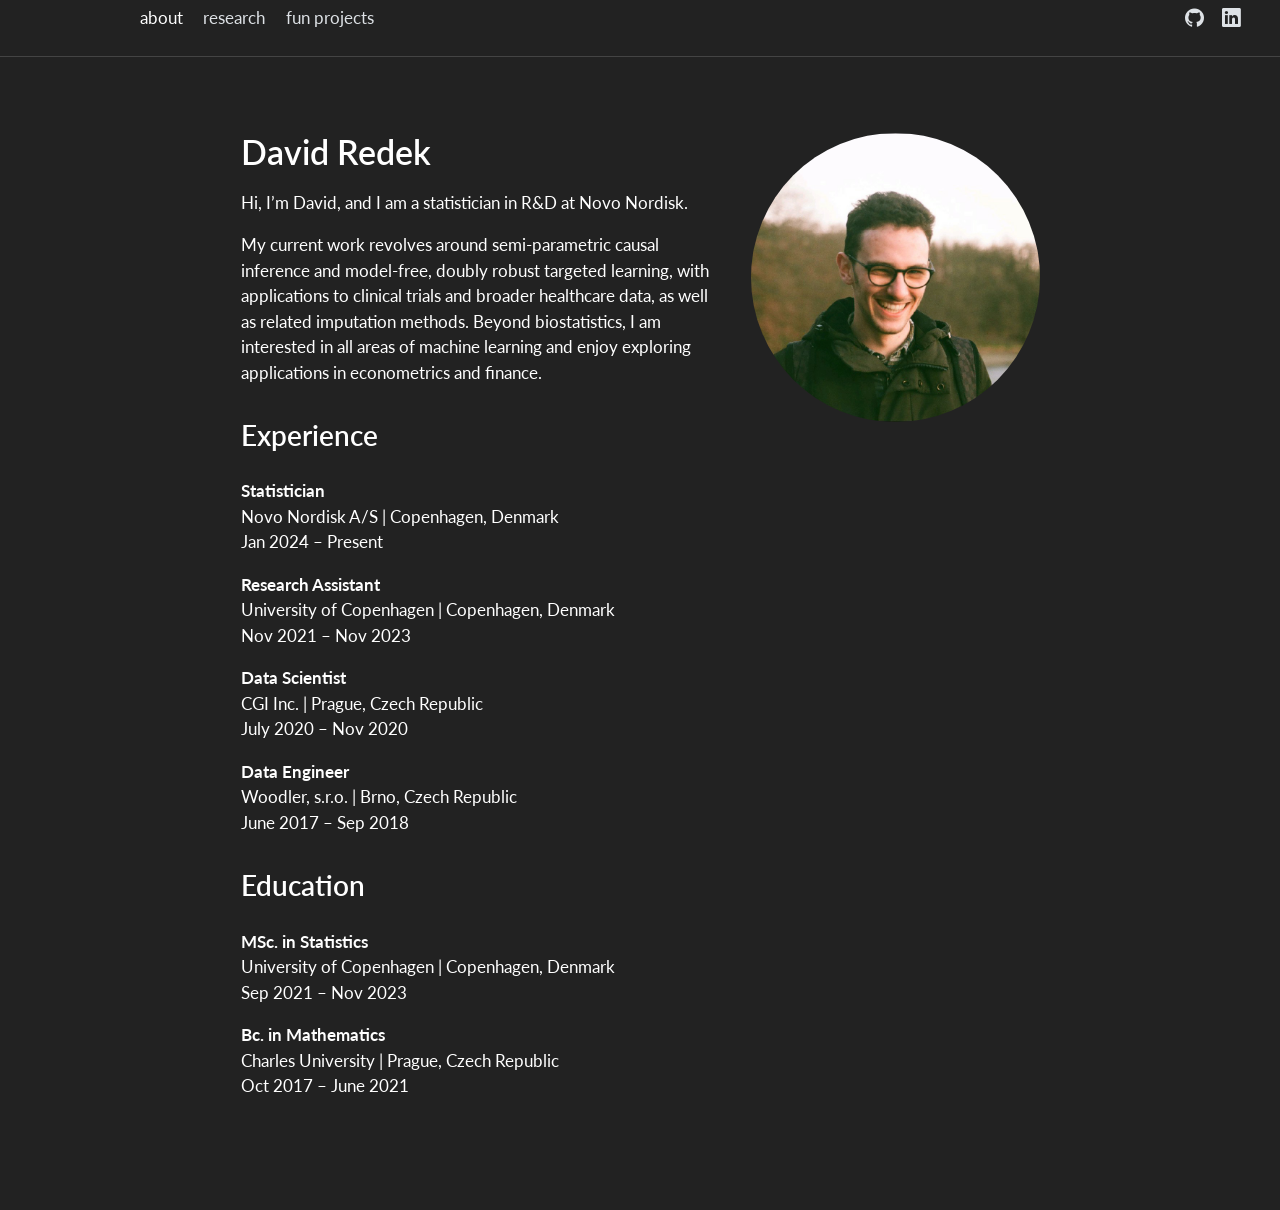
==== commit 45810a2e: "cosmetic changes" ====
--- a/docs/index.html
+++ b/docs/index.html
@@ -139,8 +139,12 @@
 </section>
 <section id="education" class="level2">
 <h2 data-anchor-id="education">Education</h2>
-<p><strong>MSc. in Statistics</strong> | University of Copenhagen | Copenhagen, Denmark | Sep 2021 – Nov 2023</p>
-<p><strong>Bc. in Mathematics</strong> | Charles University | Prague, Czech Republic | Oct 2017 – June 2021</p>
+<p><strong>MSc. in Statistics</strong><br>
+University of Copenhagen | Copenhagen, Denmark<br>
+Sep 2021 – Nov 2023</p>
+<p><strong>Bc. in Mathematics</strong><br>
+Charles University | Prague, Czech Republic<br>
+Oct 2017 – June 2021</p>
 <style>
 .navbar-brand {
   visibility: hidden !important;
--- a/docs/styles.css
+++ b/docs/styles.css
@@ -40,4 +40,7 @@
   padding-bottom: 0.1rem !important;
 }
 
-
+.research-list {
+  list-style-type: none !important;
+  padding-left: 0 !important;
+}
